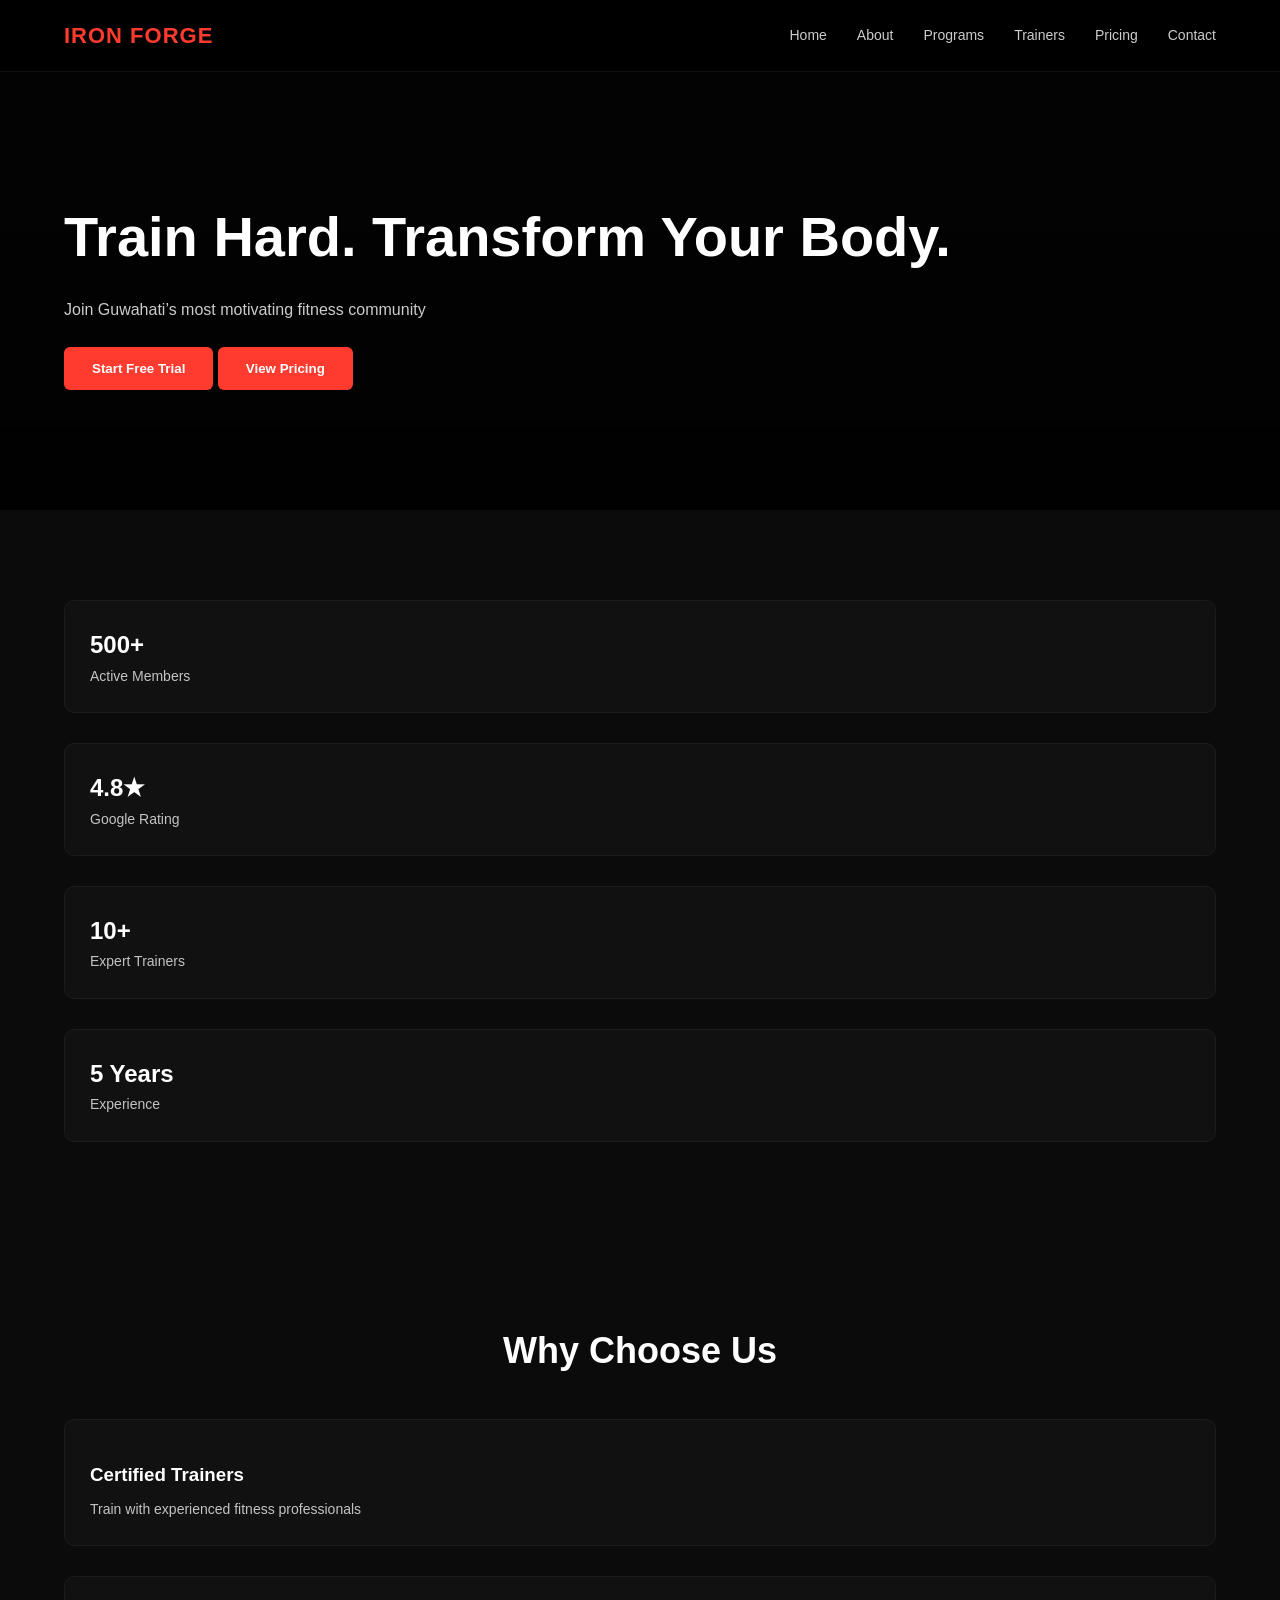
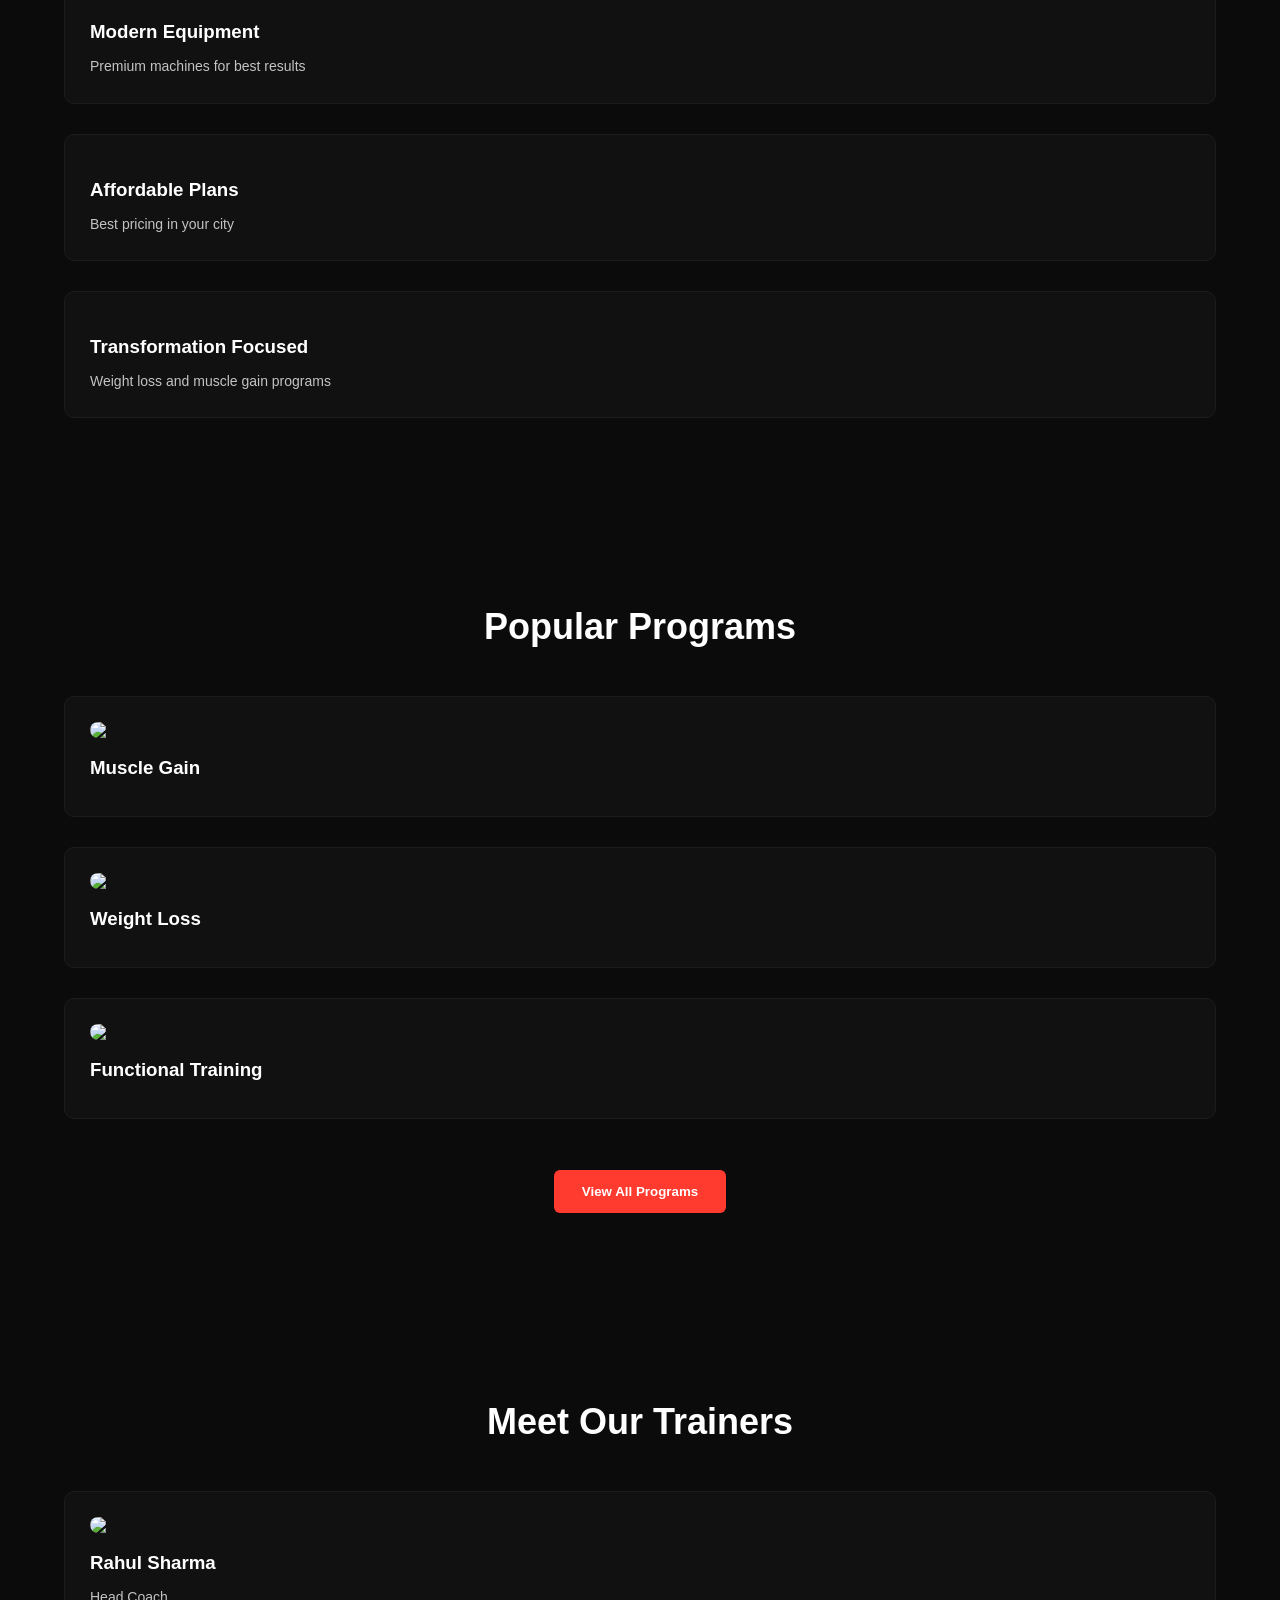
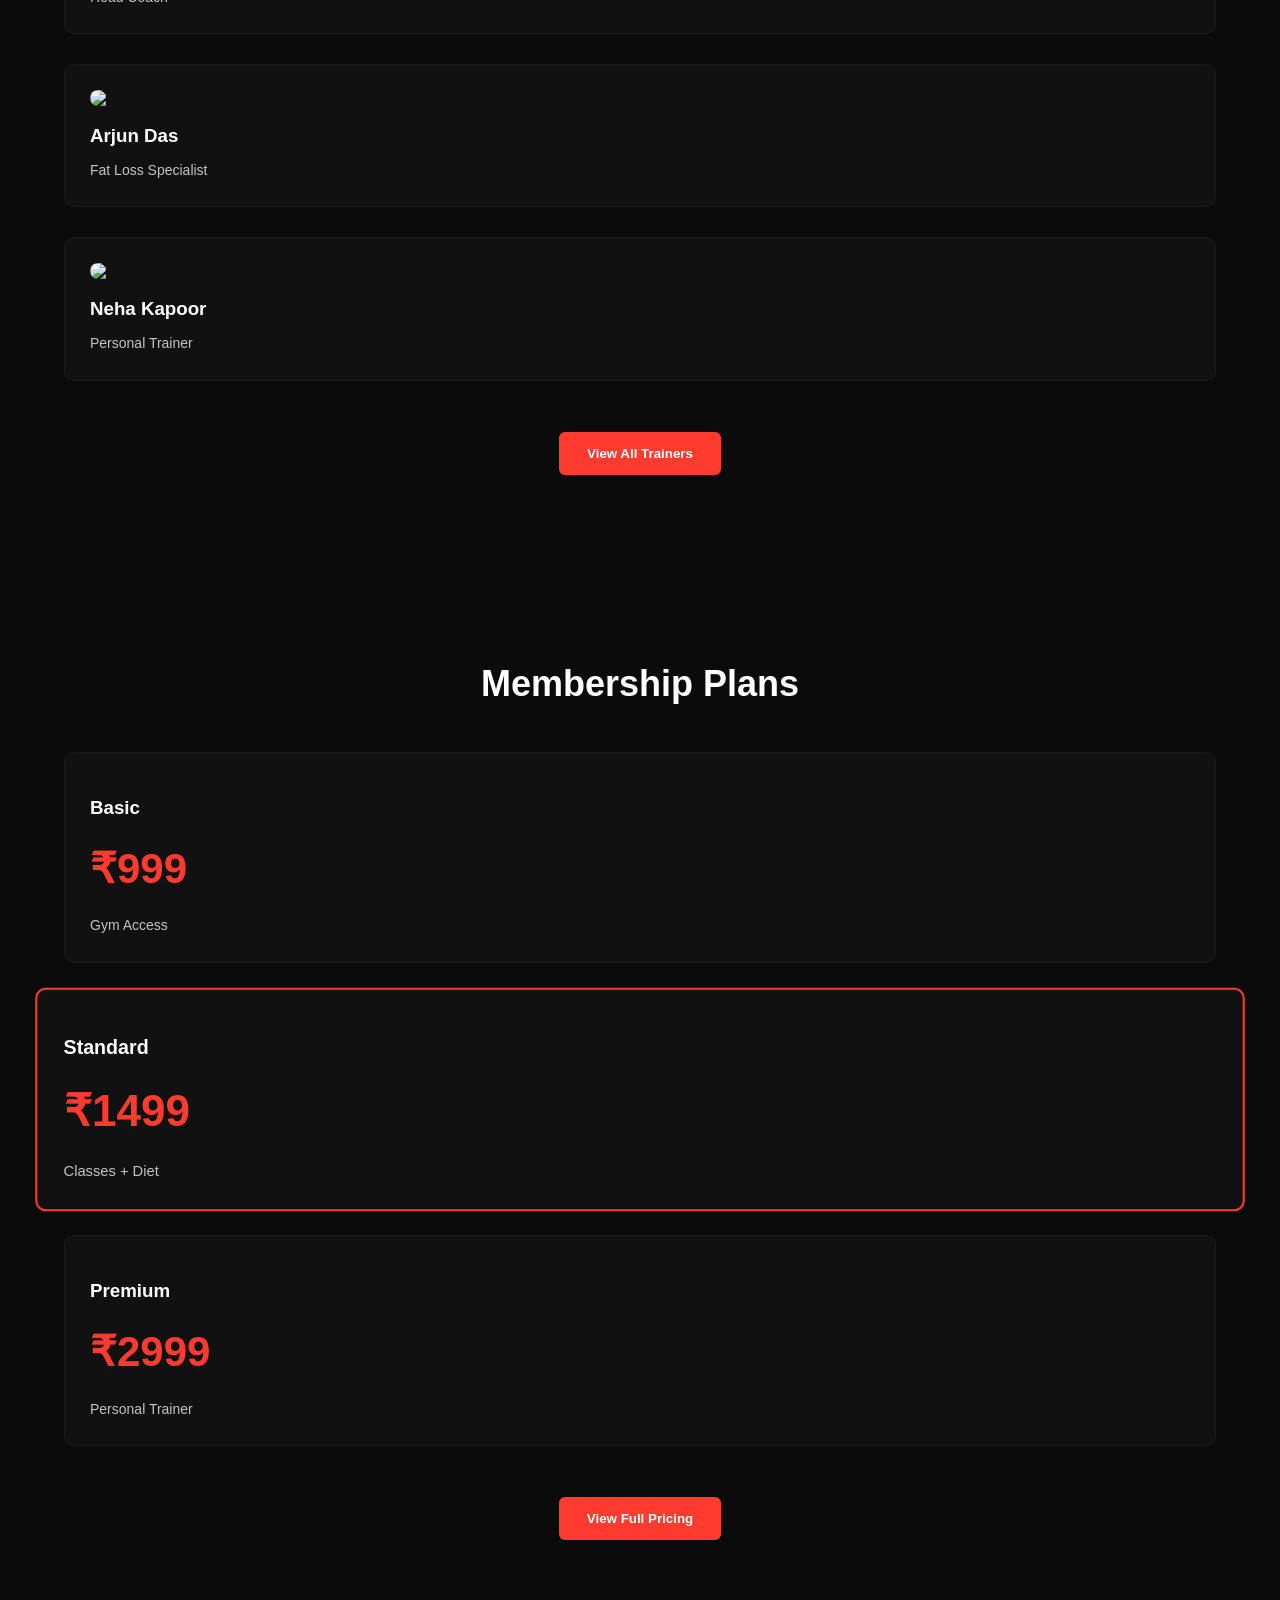
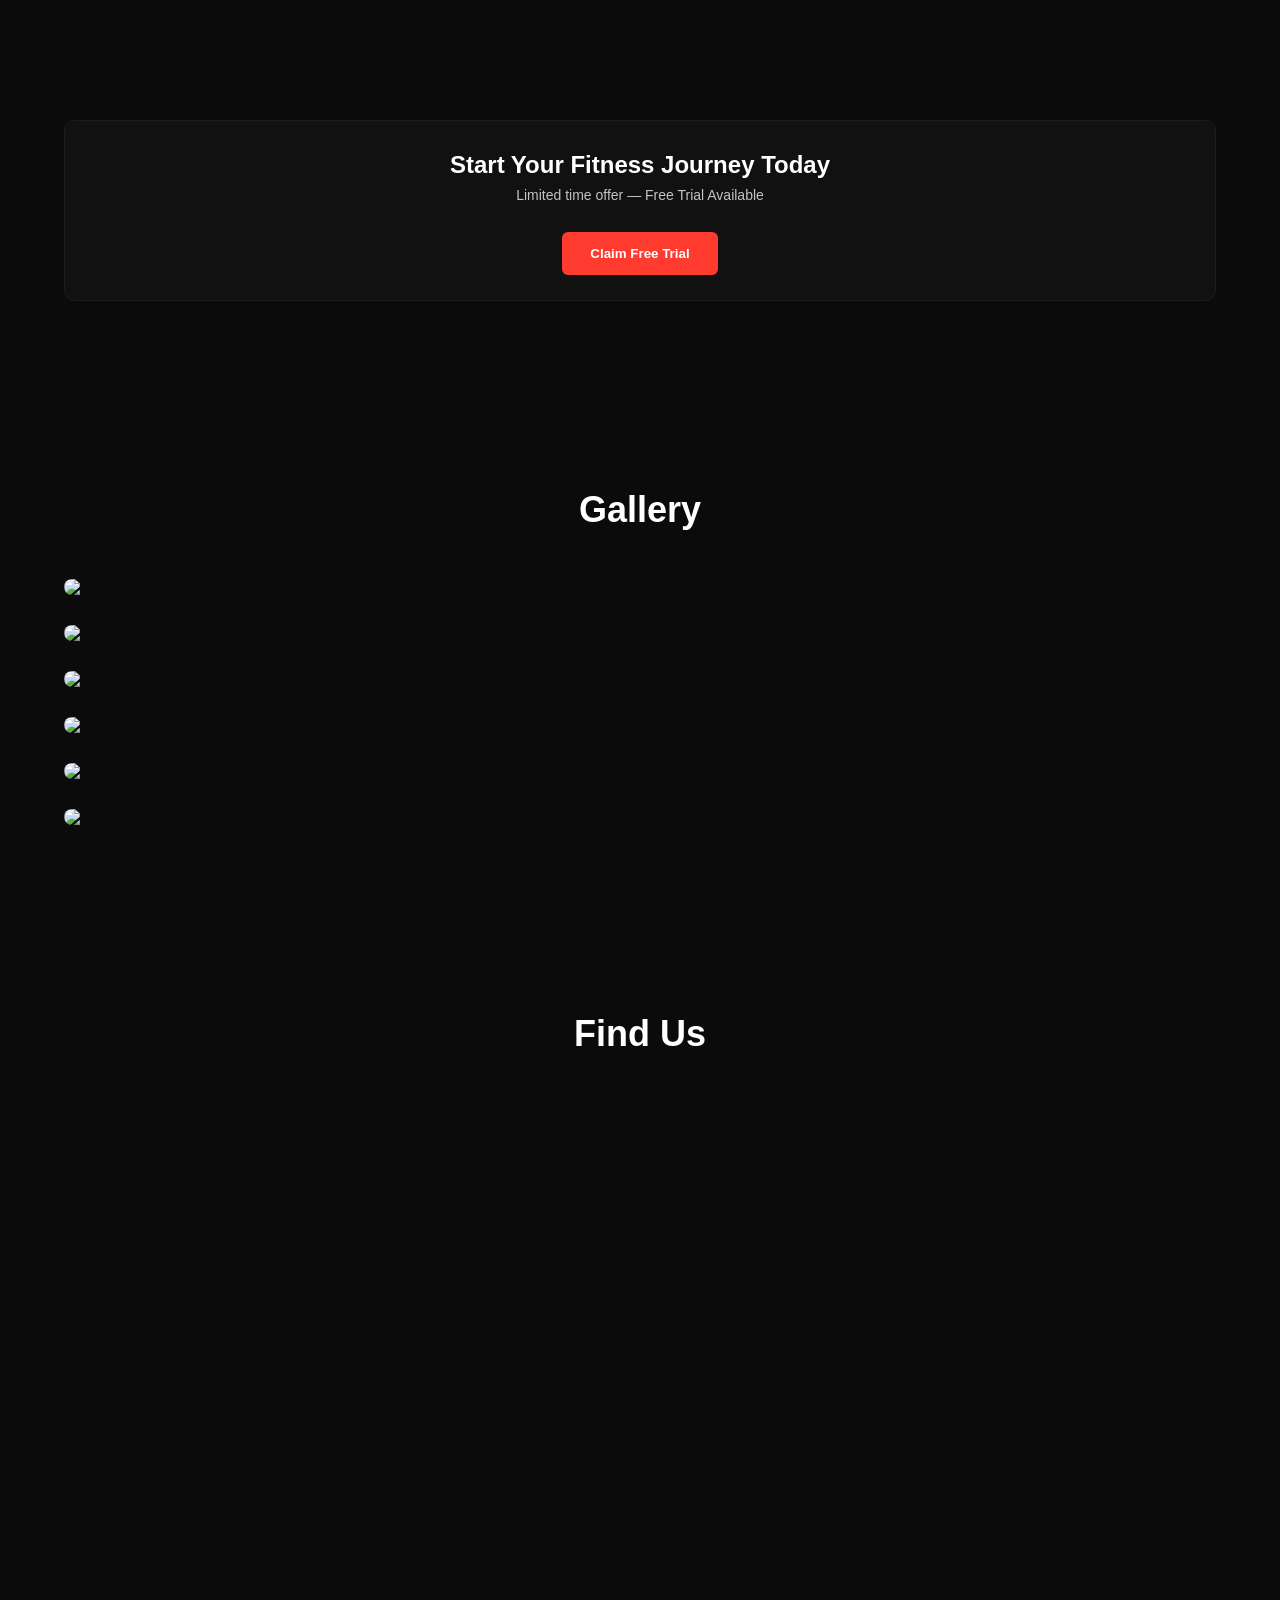
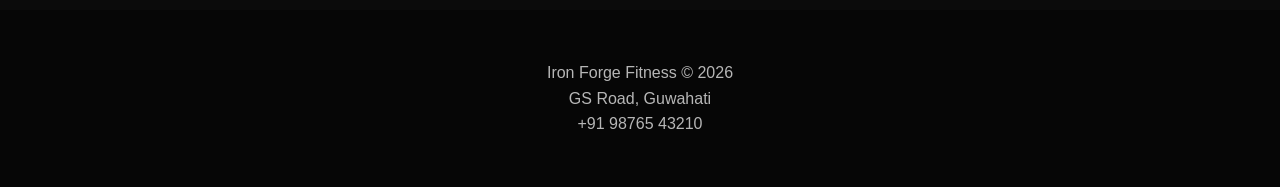
==== index.html @ 94a61a4d "1" ====
<!DOCTYPE html>
<html>
<head>
<title>Iron Forge Fitness</title>
<meta name="viewport" content="width=device-width, initial-scale=1.0">
<link rel="stylesheet" href="style.css">
</head>

<body>

<!-- NAVBAR -->
<div class="nav">
<div class="container nav-inner">
<div class="logo">IRON FORGE</div>

<div class="nav-links">
<a href="index.html">Home</a>
<a href="about.html">About</a>
<a href="programs.html">Programs</a>
<a href="trainers.html">Trainers</a>
<a href="pricing.html">Pricing</a>
<a href="contact.html">Contact</a>
</div>
</div>
</div>

<!-- HERO -->
<section class="hero">
<div class="container">
<h1>Train Hard. Transform Your Body.</h1>
<p>Join Guwahati’s most motivating fitness community</p>

<button class="btn" onclick="location.href='contact.html'">Start Free Trial</button>
<button class="btn" onclick="location.href='pricing.html'">View Pricing</button>

</div>
</section>

<!-- STATS -->
<section class="section">
<div class="container">

<div class="grid">
<div class="card">
<h2>500+</h2>
<p>Active Members</p>
</div>

<div class="card">
<h2>4.8★</h2>
<p>Google Rating</p>
</div>

<div class="card">
<h2>10+</h2>
<p>Expert Trainers</p>
</div>

<div class="card">
<h2>5 Years</h2>
<p>Experience</p>
</div>
</div>

</div>
</section>

<!-- WHY CHOOSE US -->
<section class="section">
<div class="container">
<h2 class="section-title">Why Choose Us</h2>

<div class="grid">
<div class="card">
<h3>Certified Trainers</h3>
<p>Train with experienced fitness professionals</p>
</div>

<div class="card">
<h3>Modern Equipment</h3>
<p>Premium machines for best results</p>
</div>

<div class="card">
<h3>Affordable Plans</h3>
<p>Best pricing in your city</p>
</div>

<div class="card">
<h3>Transformation Focused</h3>
<p>Weight loss and muscle gain programs</p>
</div>
</div>

</div>
</section>

<!-- PROGRAMS PREVIEW -->
<section class="section">
<div class="container">
<h2 class="section-title">Popular Programs</h2>

<div class="grid">

<div class="card">
<img src="https://images.unsplash.com/photo-1517836357463-d25dfeac3438">
<h3>Muscle Gain</h3>
</div>

<div class="card">
<img src="https://images.unsplash.com/photo-1579758629938-03607ccdbaba">
<h3>Weight Loss</h3>
</div>

<div class="card">
<img src="https://images.unsplash.com/photo-1593079831268-3381b0db4a77">
<h3>Functional Training</h3>
</div>

</div>

<br><br>
<center>
<button class="btn" onclick="location.href='programs.html'">View All Programs</button>
</center>

</div>
</section>

<!-- TRAINERS PREVIEW -->
<section class="section">
<div class="container">
<h2 class="section-title">Meet Our Trainers</h2>

<div class="grid">

<div class="card">
<img src="https://images.unsplash.com/photo-1550345332-09e3ac987658">
<h3>Rahul Sharma</h3>
<p>Head Coach</p>
</div>

<div class="card">
<img src="https://images.unsplash.com/photo-1549476464-37392f717541">
<h3>Arjun Das</h3>
<p>Fat Loss Specialist</p>
</div>

<div class="card">
<img src="https://images.unsplash.com/photo-1594737625785-a6cbdabd333c">
<h3>Neha Kapoor</h3>
<p>Personal Trainer</p>
</div>

</div>

<br><br>
<center>
<button class="btn" onclick="location.href='trainers.html'">View All Trainers</button>
</center>

</div>
</section>

<!-- PRICING PREVIEW -->
<section class="section">
<div class="container">
<h2 class="section-title">Membership Plans</h2>

<div class="grid">

<div class="card">
<h3>Basic</h3>
<div class="price">₹999</div>
<p>Gym Access</p>
</div>

<div class="card highlight">
<h3>Standard</h3>
<div class="price">₹1499</div>
<p>Classes + Diet</p>
</div>

<div class="card">
<h3>Premium</h3>
<div class="price">₹2999</div>
<p>Personal Trainer</p>
</div>

</div>

<br><br>
<center>
<button class="btn" onclick="location.href='pricing.html'">View Full Pricing</button>
</center>

</div>
</section>

<!-- CTA BANNER -->
<section class="section">
<div class="container">
<div class="card" style="text-align:center">
<h2>Start Your Fitness Journey Today</h2>
<p>Limited time offer — Free Trial Available</p>
<br>
<button class="btn" onclick="location.href='contact.html'">Claim Free Trial</button>
</div>
</div>
</section>

<!-- GALLERY -->
<section class="section">
<div class="container">
<h2 class="section-title">Gallery</h2>

<div class="grid gallery">
<img src="https://images.unsplash.com/photo-1534438327276-14e5300c3a48">
<img src="https://images.unsplash.com/photo-1549476464-37392f717541">
<img src="https://images.unsplash.com/photo-1579758629938-03607ccdbaba">
<img src="https://images.unsplash.com/photo-1599058917212-d750089bc07e">
<img src="https://images.unsplash.com/photo-1574680178050-55c6a6a96e0a">
<img src="https://images.unsplash.com/photo-1517836357463-d25dfeac3438">
</div>

</div>
</section>

<!-- LOCATION -->
<section class="section">
<div class="container">

<h2 class="section-title">Find Us</h2>

<iframe 
src="https://maps.google.com/maps?q=Guwahati&t=&z=13&ie=UTF8&iwloc=&output=embed">
</iframe>

</div>
</section>

<!-- FOOTER -->
<div class="footer">
Iron Forge Fitness © 2026  
<br>
GS Road, Guwahati  
<br>
+91 98765 43210
</div>

</body>
</html>
---- style.css ----
/* =====================
GLOBAL
===================== */
*{
margin:0;
padding:0;
box-sizing:border-box;
font-family:'Inter',sans-serif;
}

body{
background:#0b0b0b;
color:#ffffff;
line-height:1.6;
}

.container{
width:90%;
max-width:1200px;
margin:auto;
}

img{
width:100%;
border-radius:8px;
display:block;
}

/* =====================
NAVBAR
===================== */
.nav{
position:sticky;
top:0;
background:#000;
padding:18px 0;
z-index:1000;
border-bottom:1px solid #111;
}

.nav-inner{
display:flex;
justify-content:space-between;
align-items:center;
}

.logo{
font-size:22px;
font-weight:800;
color:#ff3b30;
letter-spacing:1px;
}

.nav-links{
display:flex;
gap:30px;
}

.nav-links a{
color:white;
text-decoration:none;
opacity:.8;
font-size:14px;
transition:.3s;
}

.nav-links a:hover{
opacity:1;
color:#ff3b30;
}

/* =====================
HERO
===================== */
.hero{
padding:120px 0;
background:linear-gradient(rgba(0,0,0,.7),rgba(0,0,0,.9)),
url("https://images.unsplash.com/photo-1534438327276-14e5300c3a48?q=80&w=1400") center/cover;
}

.hero h1{
font-size:56px;
font-weight:800;
margin-bottom:15px;
}

.hero p{
opacity:.8;
margin-bottom:25px;
}

/* =====================
SECTIONS
===================== */
.section{
padding:90px 0;
}

.section-title{
font-size:36px;
margin-bottom:40px;
text-align:center;
font-weight:700;
}

/* =====================
GRID
===================== */
.grid{
display:grid;
gap:30px;
}

.grid-2{
grid-template-columns:repeat(auto-fit,minmax(400px,1fr));
}

.grid-3{
grid-template-columns:repeat(auto-fit,minmax(260px,1fr));
}

.grid-4{
grid-template-columns:repeat(auto-fit,minmax(220px,1fr));
}

/* =====================
CARDS
===================== */
.card{
background:#111;
padding:25px;
border-radius:10px;
border:1px solid #1c1c1c;
transition:.3s;
}

.card:hover{
transform:translateY(-6px);
border-color:#ff3b30;
}

.card h3{
margin:15px 0 8px;
}

.card p{
opacity:.75;
font-size:14px;
}

/* =====================
BUTTONS
===================== */
.btn{
background:#ff3b30;
padding:14px 28px;
border:none;
color:white;
border-radius:6px;
cursor:pointer;
font-weight:600;
transition:.3s;
display:inline-block;
text-decoration:none;
}

.btn:hover{
background:#ff2418;
}

.btn-outline{
background:transparent;
border:1px solid #ff3b30;
color:#ff3b30;
}

.btn-outline:hover{
background:#ff3b30;
color:white;
}

/* =====================
PRICING
===================== */
.pricing{
text-align:center;
}

.price{
font-size:42px;
font-weight:800;
margin:12px 0;
color:#ff3b30;
}

.highlight{
border:2px solid #ff3b30;
transform:scale(1.05);
}

/* =====================
TRAINERS
===================== */
.trainer img{
margin-bottom:15px;
}

.trainer h3{
font-size:18px;
}

.trainer span{
opacity:.6;
font-size:13px;
}

/* =====================
GALLERY
===================== */
.gallery img{
transition:.3s;
}

.gallery img:hover{
transform:scale(1.05);
}

/* =====================
CONTACT FORM
===================== */
input,textarea{
width:100%;
padding:14px;
background:#111;
border:1px solid #222;
color:white;
margin-bottom:15px;
border-radius:6px;
}

textarea{
min-height:120px;
resize:vertical;
}

/* =====================
MAP
===================== */
iframe{
width:100%;
height:350px;
border:none;
border-radius:10px;
}

/* =====================
FOOTER
===================== */
.footer{
background:#050505;
padding:50px 0;
text-align:center;
opacity:.7;
margin-top:60px;
}

/* =====================
WHATSAPP FLOAT
===================== */
.whatsapp{
position:fixed;
bottom:20px;
right:20px;
background:#25D366;
color:white;
padding:14px 18px;
border-radius:50px;
font-weight:600;
text-decoration:none;
box-shadow:0 5px 20px rgba(0,0,0,.4);
}

/* =====================
RESPONSIVE
===================== */
@media(max-width:768px){

.hero h1{
font-size:34px;
}

.section{
padding:60px 0;
}

.nav-links{
display:none;
}

.highlight{
transform:none;
}

}
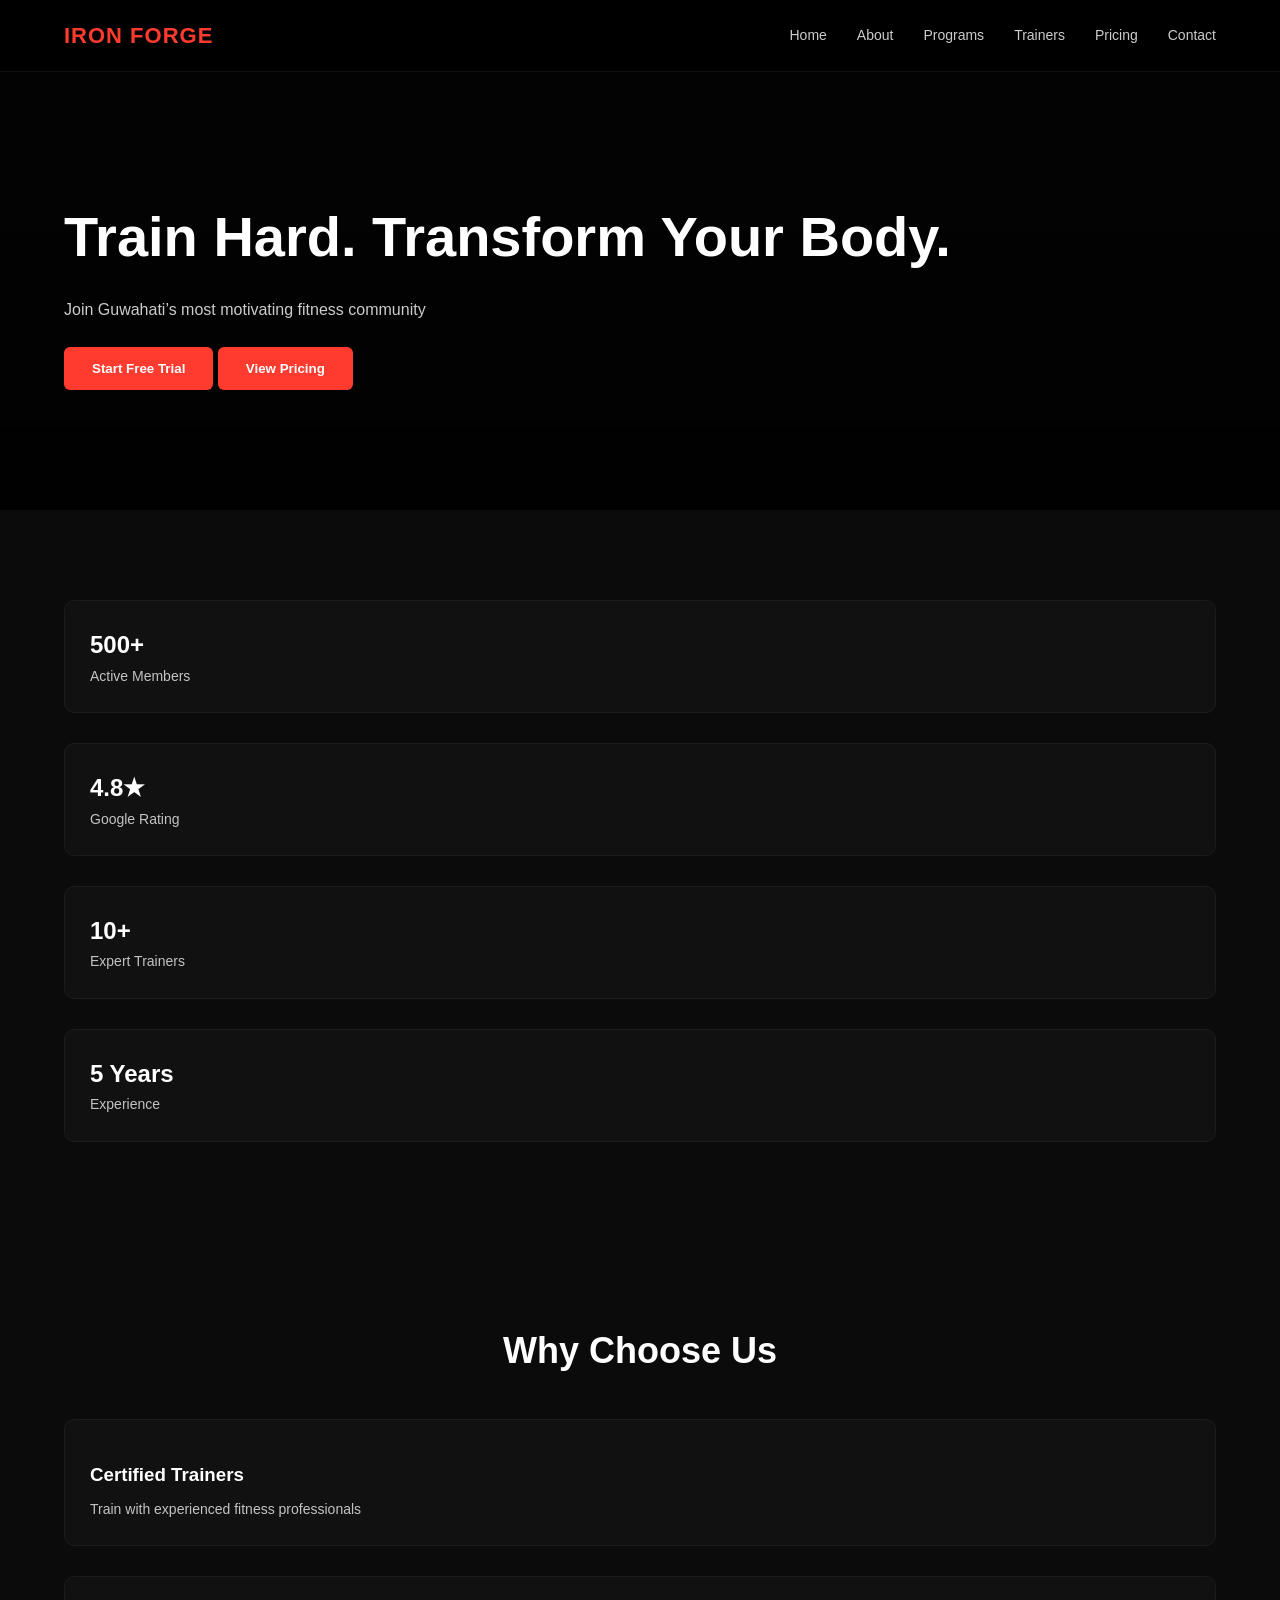
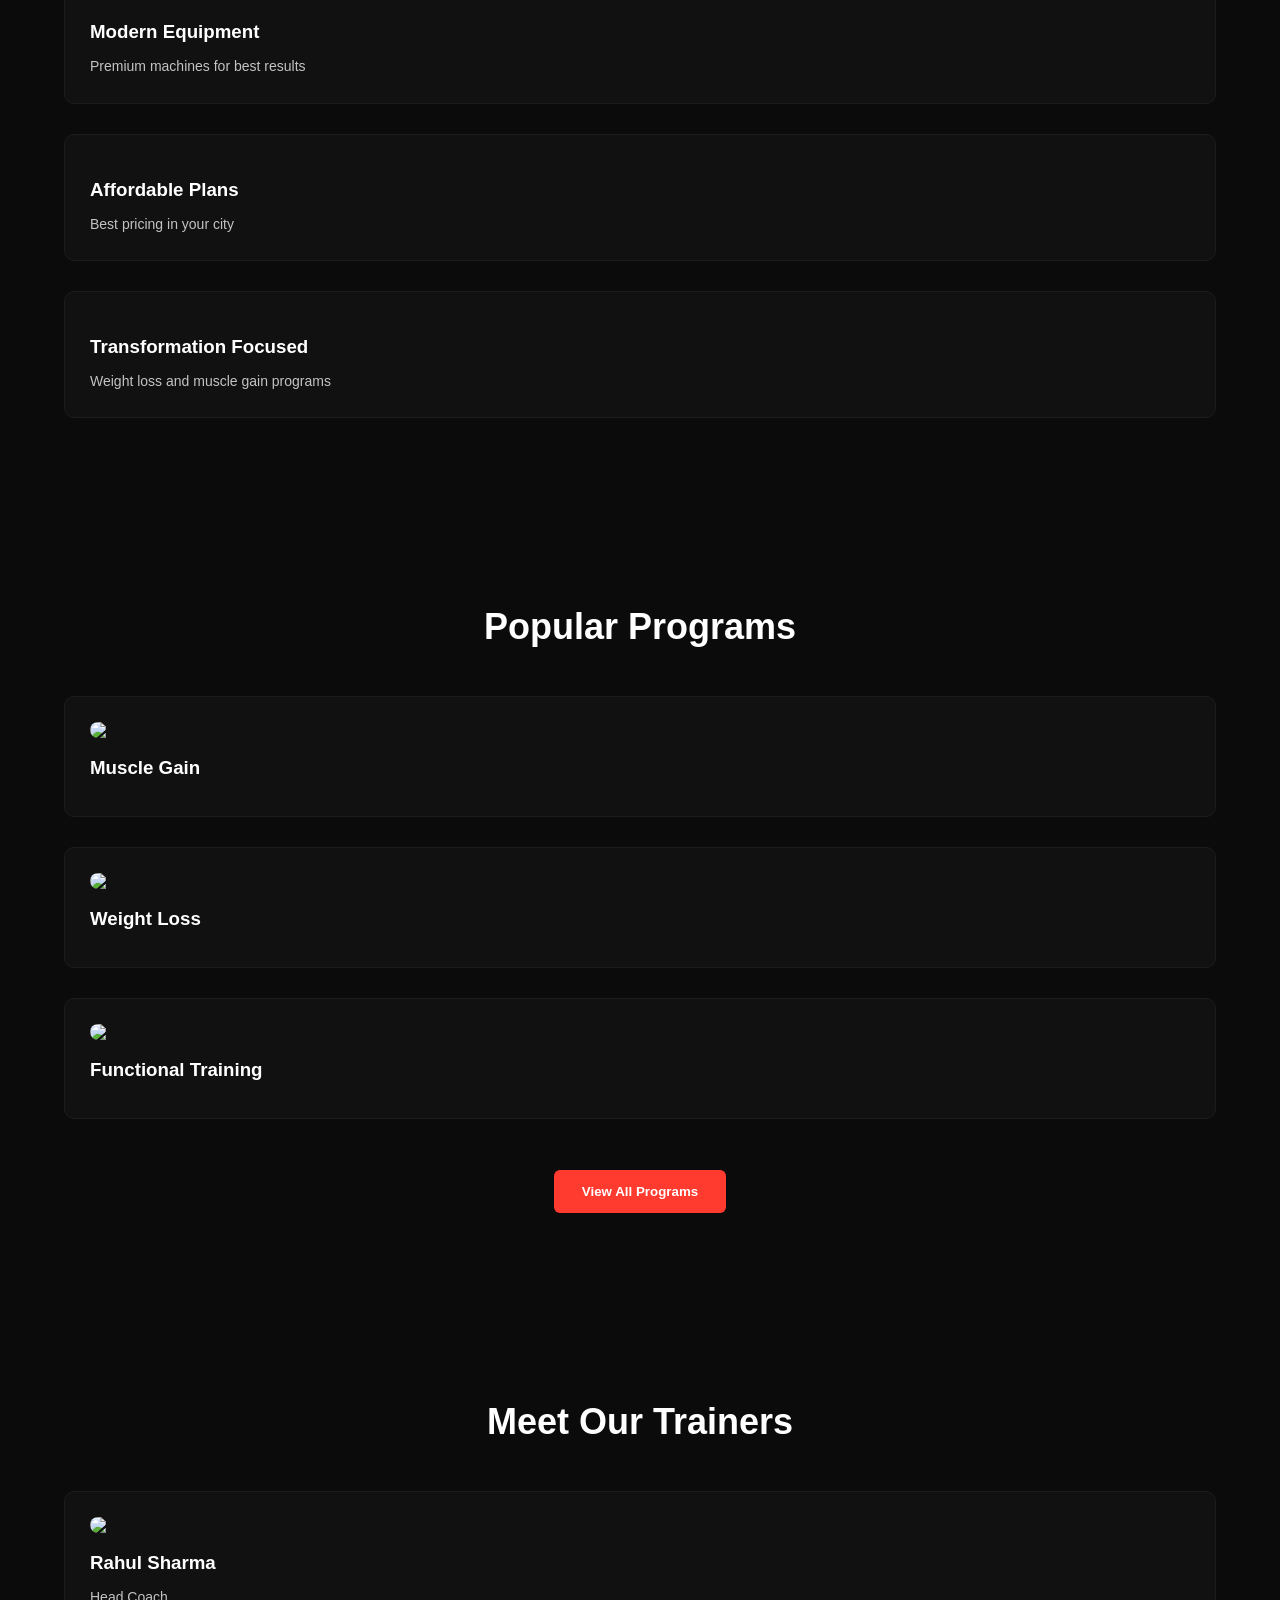
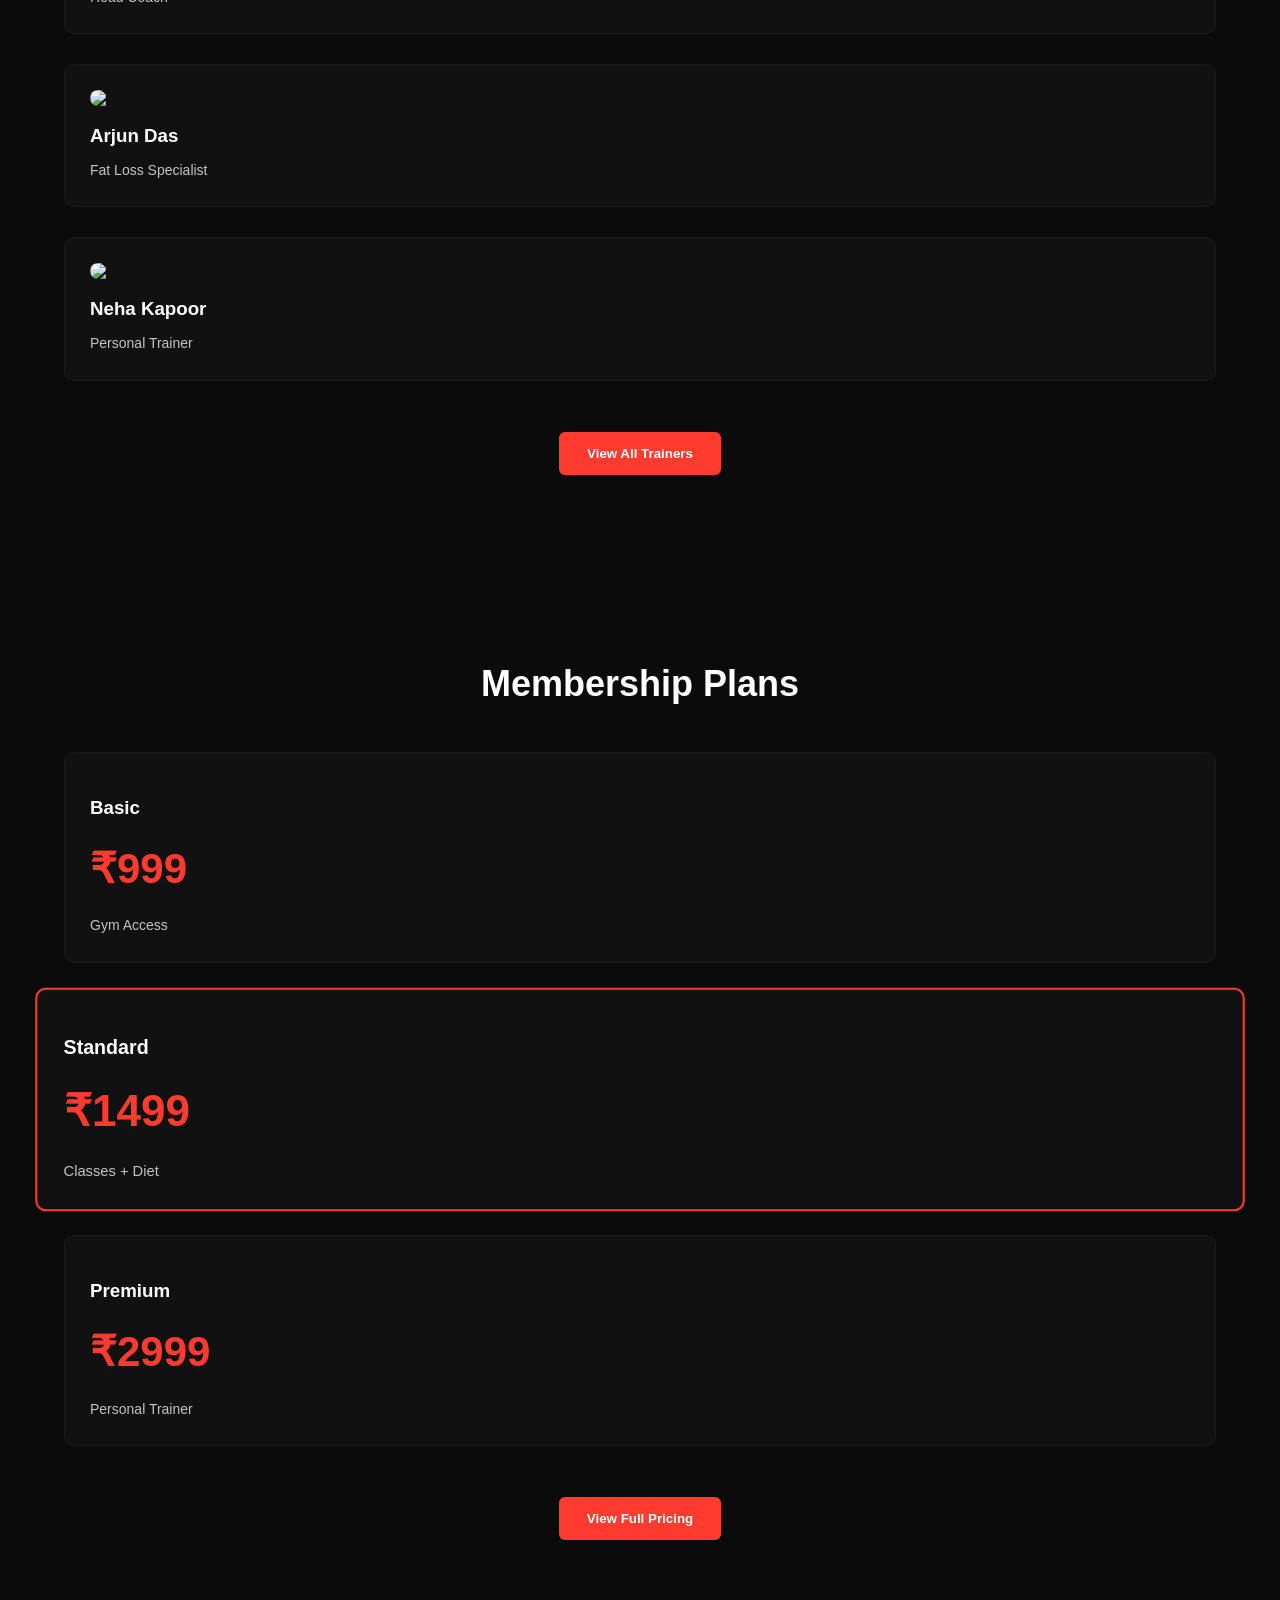
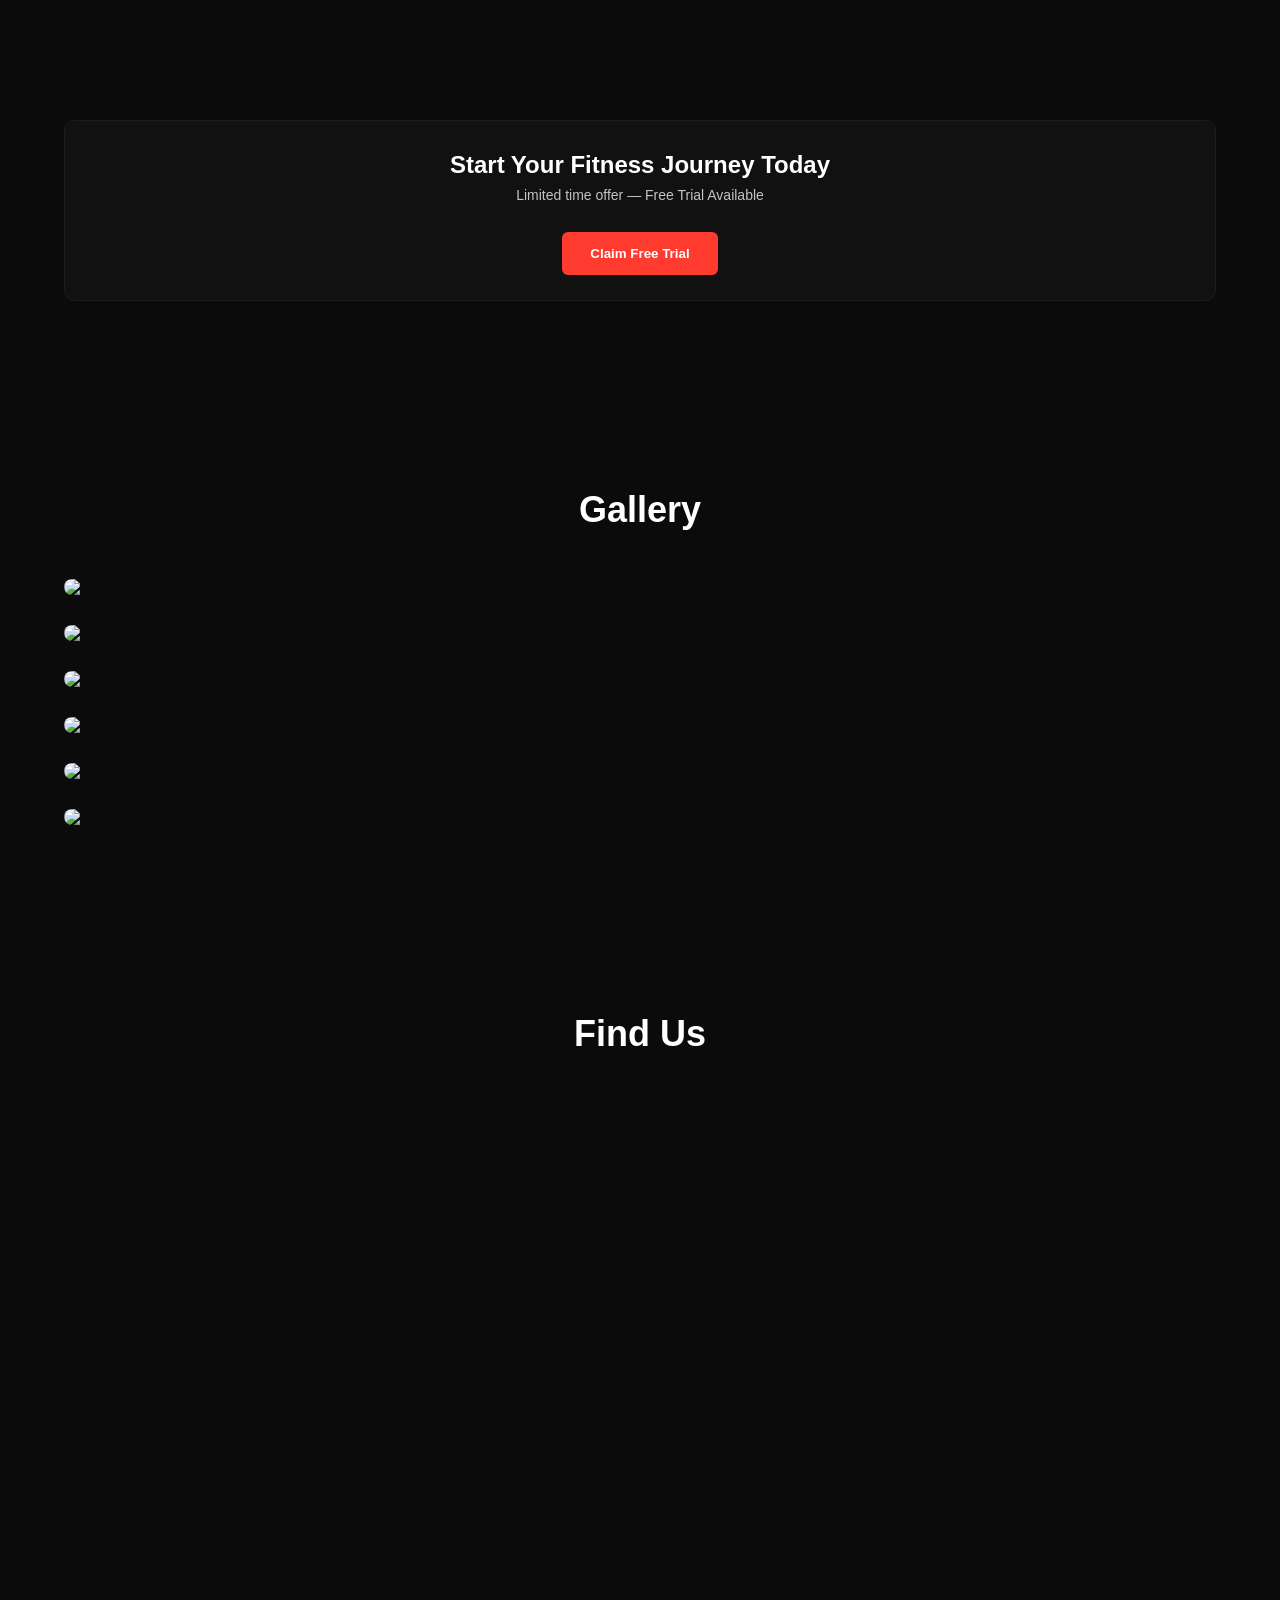
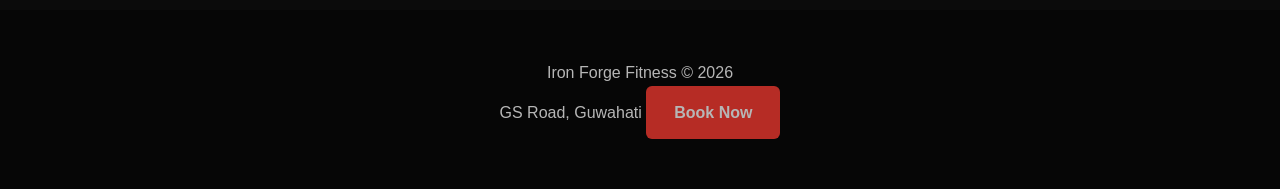
==== commit 4b862386: "2" ====
--- a/index.html
+++ b/index.html
@@ -244,8 +244,9 @@
 Iron Forge Fitness © 2026  
 <br>
 GS Road, Guwahati  
-<br>
-+91 98765 43210
+<a class="btn primary" href="https://wa.me/917080306365" target="_blank">
+Book Now
+</a>
 </div>
 
 </body>
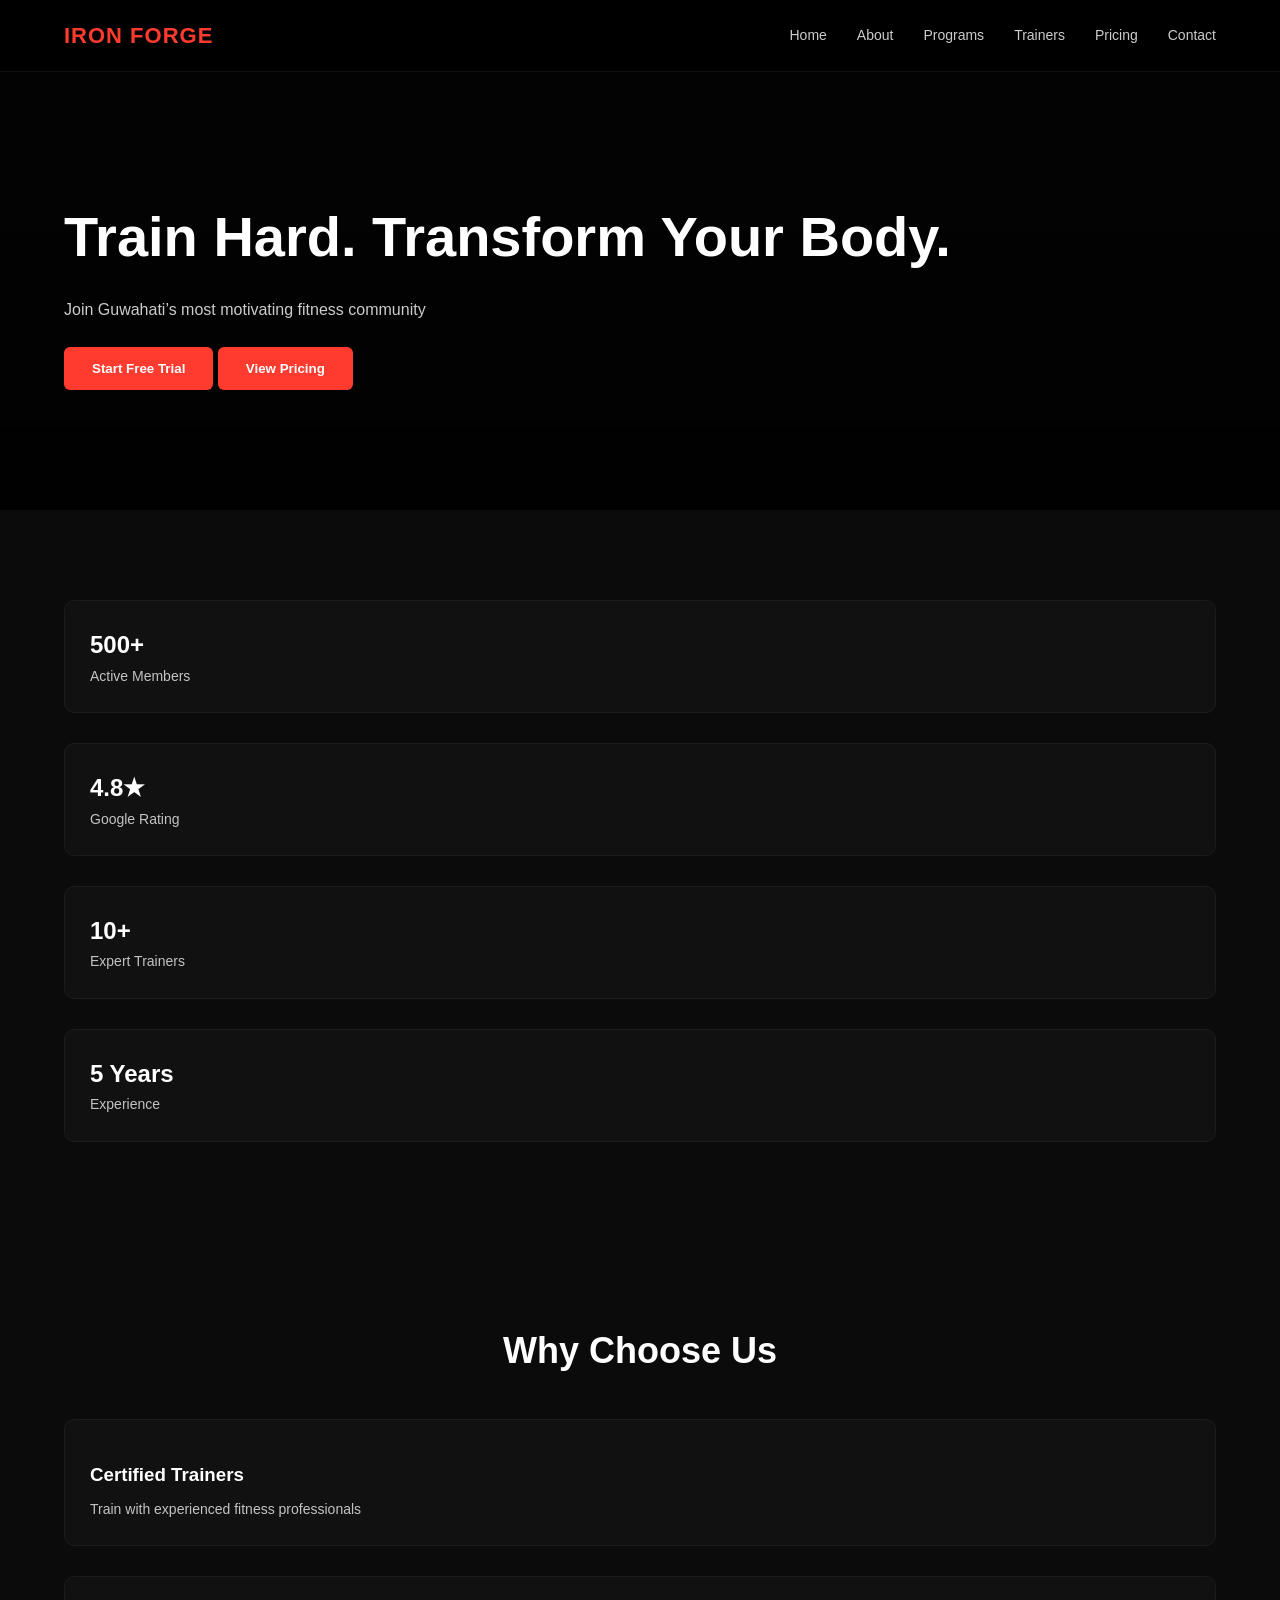
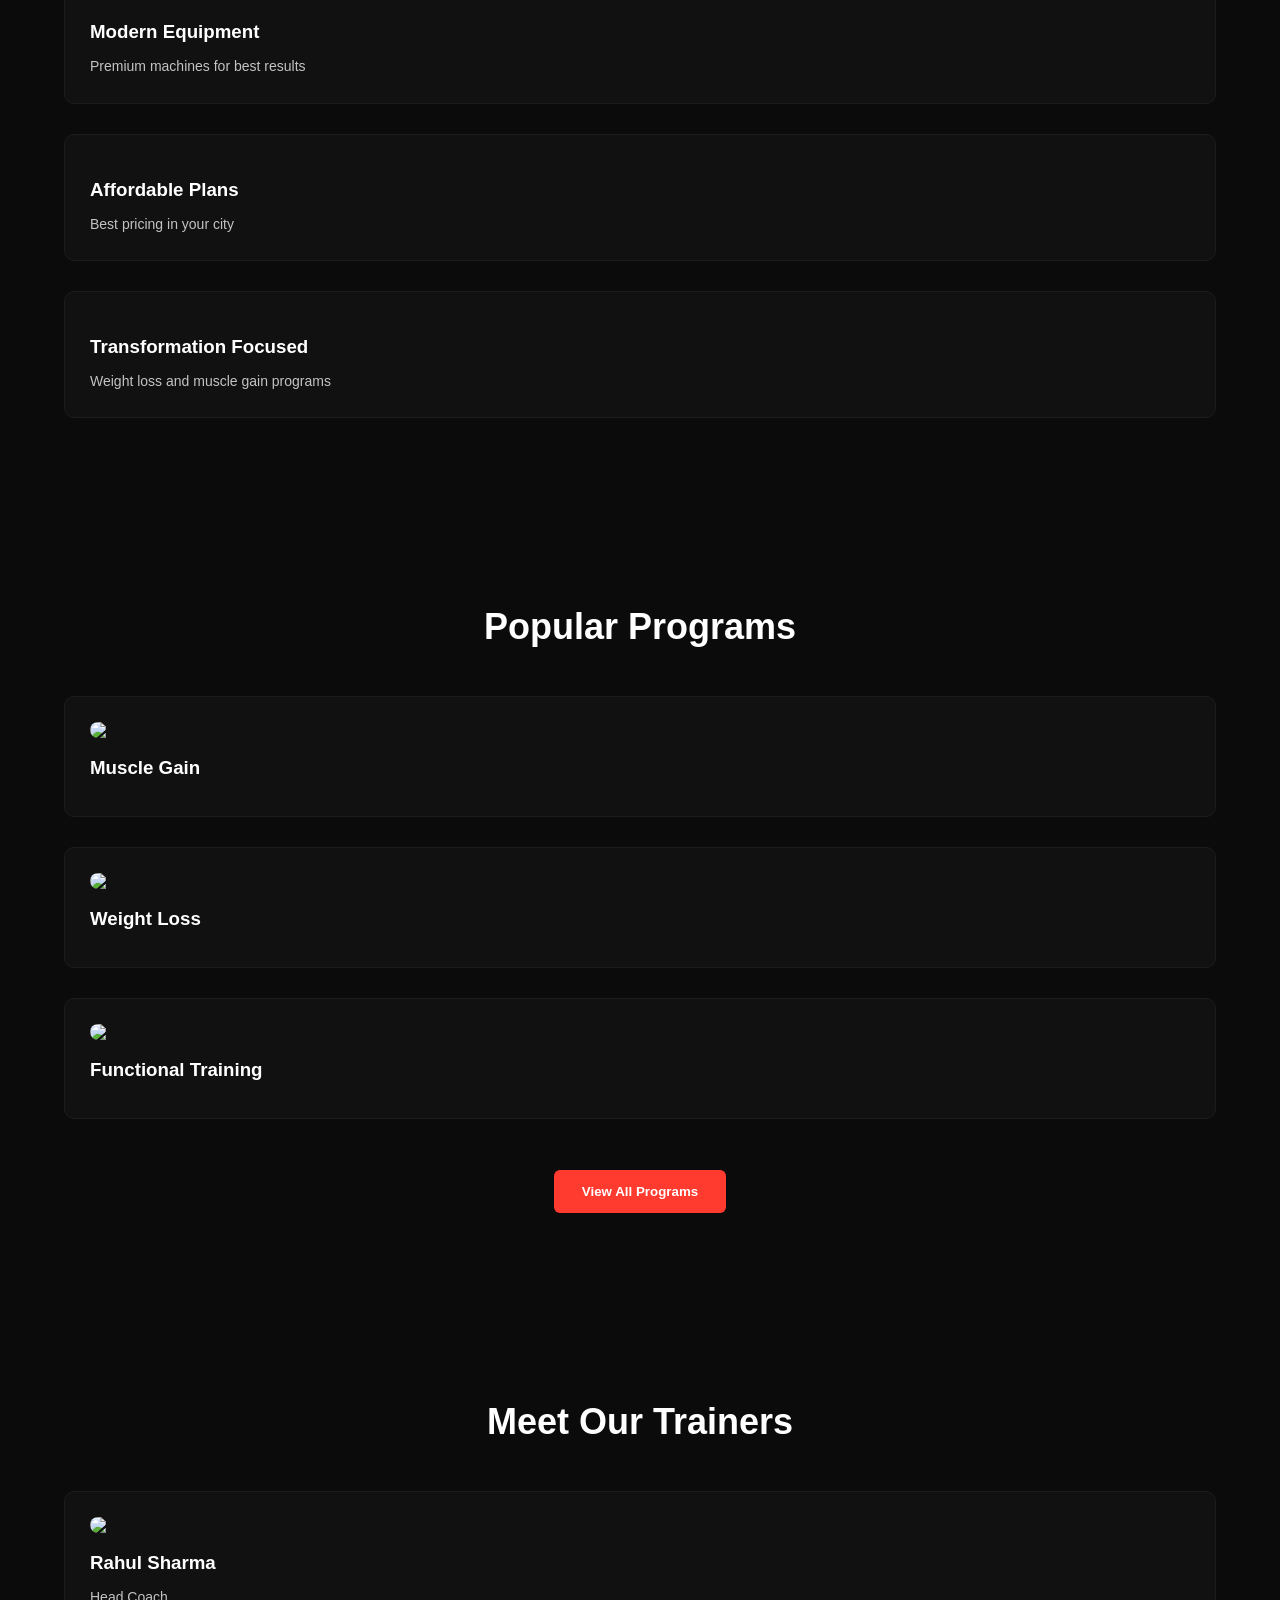
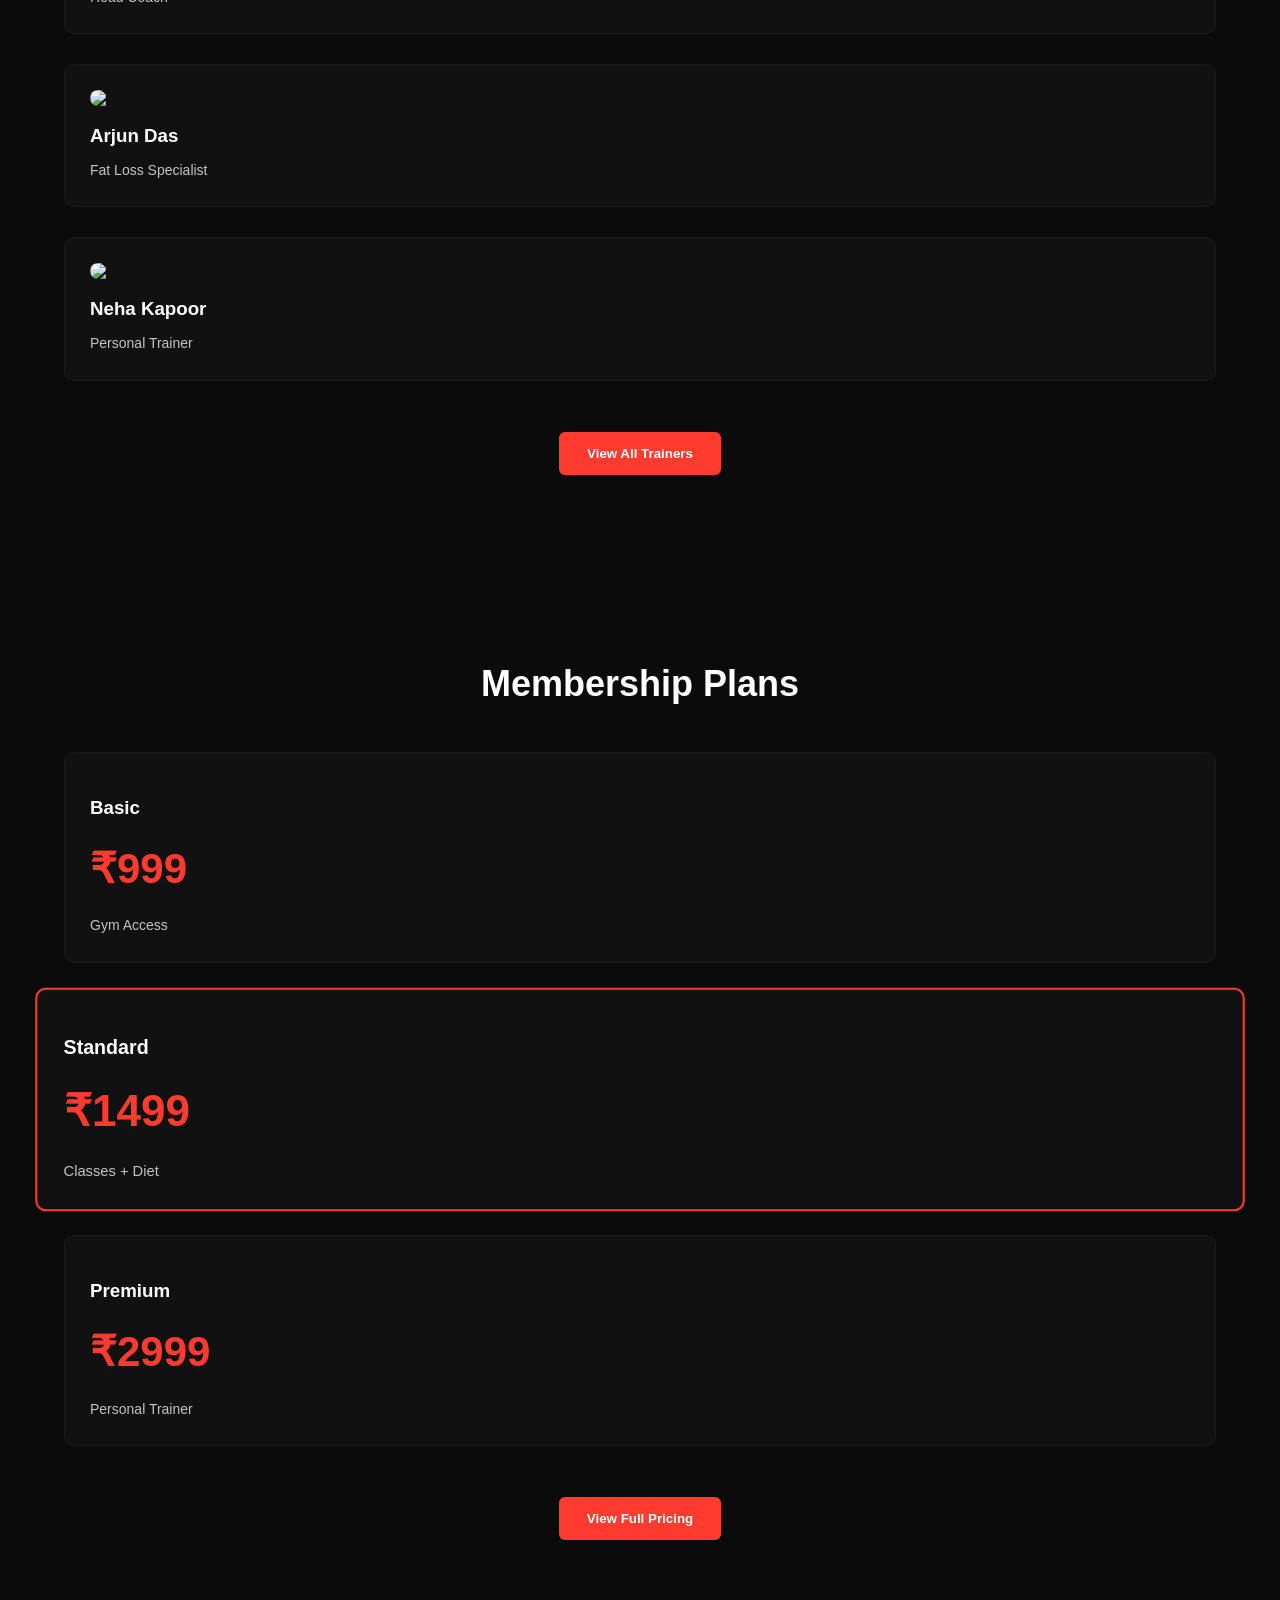
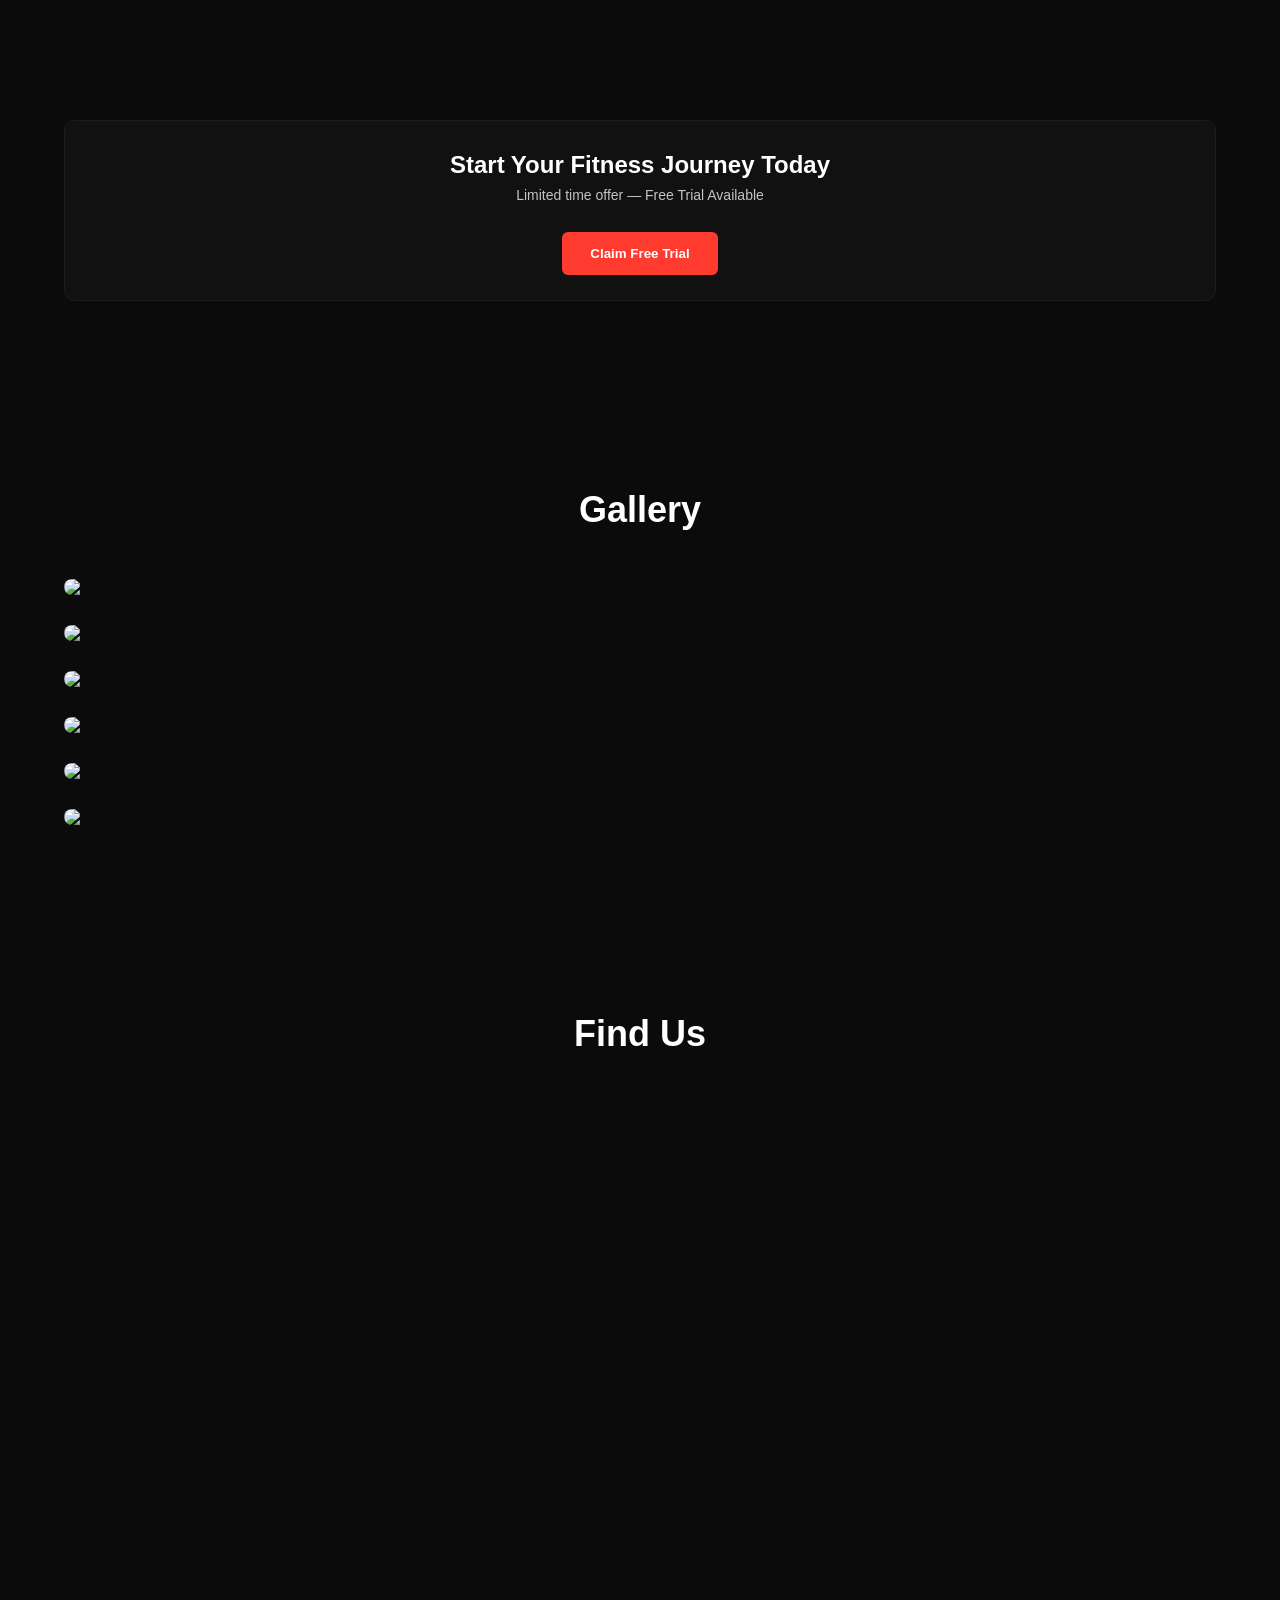
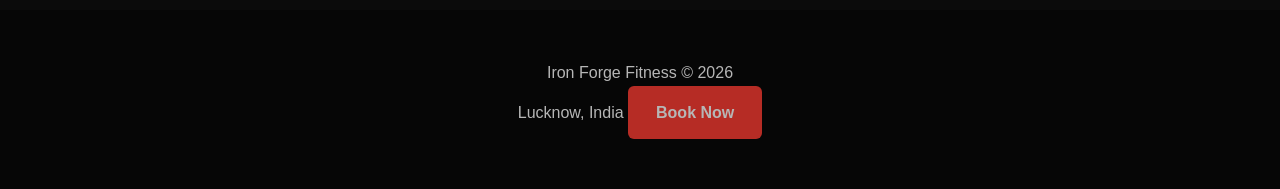
==== commit 477616fb: "Update index.html" ====
--- a/index.html
+++ b/index.html
@@ -243,8 +243,8 @@
 <div class="footer">
 Iron Forge Fitness © 2026  
 <br>
-GS Road, Guwahati  
-<a class="btn primary" href="https://wa.me/917080306365" target="_blank">
+Lucknow, India  
+<a class="btn primary" href="https://wa.me/917070199505" target="_blank">
 Book Now
 </a>
 </div>
